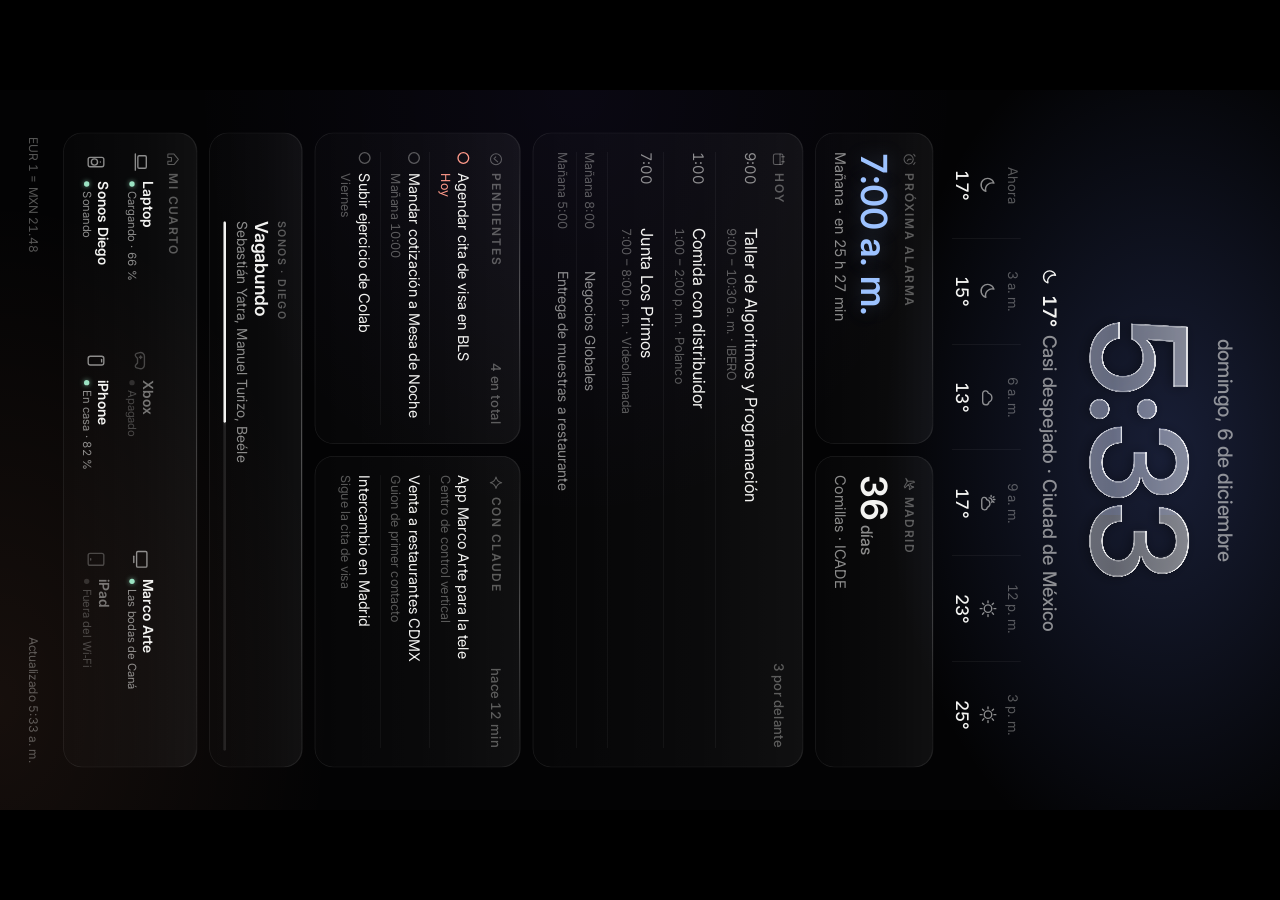
==== app/src/main/assets/centro/index.html @ 16f1f471 "Centro de control: negro minimalista y ajustes con brillo y vidrio líquido Co-Authored-By: Claude Op" ====
<!doctype html>
<html lang="es">
<head>
<meta charset="utf-8">
<meta name="viewport" content="width=device-width, initial-scale=1">
<title>Centro de control</title>
<link rel="stylesheet" href="centro.css">
</head>
<body>
<!-- Lienzo vertical de 1080 × 1920; se escala y se gira para la pantalla parada -->
<div id="lienzo">

  <header id="cabeza">
    <div id="fecha"></div>
    <div id="hora"><canvas id="hora-sombra" aria-hidden="true"></canvas><div id="hora-vidrio" aria-hidden="true"></div><canvas id="hora-texto" role="img" aria-label="Hora"></canvas></div>
    <div><div id="clima-ahora"><span id="clima-icono" class="icono"></span><span id="clima-temp"></span><span id="clima-texto"></span></div></div>
    <ol id="horas"></ol>
  </header>

  <section class="fila">
    <article class="tarjeta" id="t-alarma">
      <h2><span class="icono" data-i="alarma"></span>Próxima alarma</h2>
      <div class="grande" id="alarma-hora">—</div>
      <p class="nota" id="alarma-falta"></p>
    </article>
    <article class="tarjeta" id="t-cuenta">
      <h2><span class="icono" data-i="avion"></span><span id="cuenta-titulo">Madrid</span></h2>
      <div class="grande"><span id="cuenta-dias">—</span><small> días</small></div>
      <p class="nota" id="cuenta-nota"></p>
    </article>
  </section>

  <article class="tarjeta" id="t-hoy">
    <h2><span class="icono" data-i="calendario"></span>Hoy<span class="derecha" id="hoy-resumen"></span></h2>
    <ul id="eventos" class="lista"></ul>
    <ul id="eventos-manana" class="lista manana"></ul>
  </article>

  <section class="fila">
    <article class="tarjeta" id="t-pendientes">
      <h2><span class="icono" data-i="check"></span>Pendientes<span class="derecha" id="pend-resumen"></span></h2>
      <ul id="pendientes" class="lista"></ul>
    </article>
    <article class="tarjeta" id="t-claude">
      <h2><span class="icono" data-i="chispa"></span>Con Claude<span class="derecha" id="claude-cuando"></span></h2>
      <ul id="claude" class="lista"></ul>
    </article>
  </section>

  <article class="tarjeta" id="t-musica">
    <img id="m-portada" alt="">
    <div id="m-info">
      <div id="m-lugar">Sonos · Diego</div>
      <div id="m-titulo"></div>
      <div id="m-artista"></div>
      <div id="m-linea"><i id="m-avance"></i></div>
    </div>
  </article>

  <article class="tarjeta" id="t-cuarto">
    <h2><span class="icono" data-i="casa"></span>Mi cuarto</h2>
    <ul id="aparatos"></ul>
  </article>

  <footer id="pie">
    <span id="pie-cambio"></span>
    <span id="pie-actualizado"></span>
  </footer>

  <div id="velo"></div>
  <div id="aviso" role="status"></div>

  <div id="ajustes" hidden>
    <div class="ajustes-caja">
      <h2>Ajustes</h2>
      <ul id="ajustes-lista"></ul>
      <p class="ajustes-ayuda"><b>▲ ▼</b> moverse &nbsp;·&nbsp; <b>◀ ▶</b> ajustar &nbsp;·&nbsp; <b>☰</b> o <b>Atrás</b> cerrar</p>
    </div>
  </div>
</div>
<script src="centro.js"></script>
</body>
</html>
---- app/src/main/assets/centro/centro.css ----
/* Centro de control del cuarto — negro y minimalista.
   Lienzo vertical de 1080 × 1920 (se escala y gira para la Atvio parada).
   Negro casi puro con dos brillos muy suaves; tarjetas apenas marcadas con una línea de luz arriba.
   Un acento azul suave solo para lo importante. Ajustes con ☰: brillo y vidrio líquido. */
@font-face { font-family: "InterVar"; src: url("../fonts/Inter-Variable.woff2") format("woff2"); font-weight: 100 900; }

:root {
  --texto: #f3f3f1;
  --suave: rgba(243,243,241,.56);
  --tenue: rgba(243,243,241,.34);
  --linea: rgba(255,255,255,.07);
  --panel: rgba(255,255,255,.03);
  --borde: rgba(255,255,255,.08);
  --acento: #9cc2ff;
  --alerta: #ff9a8a;
  --ok: #9be3c3;
  --letra: "InterVar", "Helvetica Neue", Arial, sans-serif;
  --radio: 28px;
  --hueco: 18px;
}

* { box-sizing: border-box; margin: 0; padding: 0; }
html, body { width: 100%; height: 100%; overflow: hidden; background: #000; color: var(--texto); }
body { font-family: var(--letra); -webkit-font-smoothing: antialiased; cursor: none; }

#lienzo { position: absolute; left: 0; top: 0; width: 1080px; height: 1920px; overflow: hidden;
  -webkit-transform-origin: 0 0; transform-origin: 0 0; color: var(--texto);
  background:
    radial-gradient(60% 22% at 50% 9%, rgba(110,140,255,.20) 0%, rgba(110,140,255,0) 100%),
    radial-gradient(70% 26% at 85% 100%, rgba(255,160,110,.08) 0%, rgba(255,160,110,0) 100%),
    radial-gradient(60% 30% at 0% 55%, rgba(120,90,255,.06) 0%, rgba(120,90,255,0) 100%),
    #030304;
  display: -webkit-flex; display: flex; -webkit-flex-direction: column; flex-direction: column;
  padding: 64px 64px 40px; gap: var(--hueco); font-variant-numeric: tabular-nums; }
#lienzo > * { -webkit-flex-shrink: 0; flex-shrink: 0; position: relative; z-index: 1; }

/* ---------- Hora ---------- */
#cabeza { text-align: center; padding-bottom: 10px; }
#fecha { font-size: 30px; font-weight: 500; color: var(--suave); }
#hora { position: relative; display: inline-block; margin-top: 8px; font-size: 0; line-height: 0; }
#hora, #hora canvas { font-variant-numeric: normal; letter-spacing: 0; }
#hora canvas, #hora-vidrio { display: block; }
#hora-sombra, #hora-vidrio { position: absolute; left: 0; top: 0; }
#hora-texto { position: relative; }
#hora-vidrio { -webkit-mask-repeat: no-repeat; mask-repeat: no-repeat; -webkit-mask-size: 100% 100%; mask-size: 100% 100%;
  -webkit-backdrop-filter: blur(var(--blur, 14px)) saturate(1.6) brightness(var(--brillo, 1.3));
  backdrop-filter: blur(var(--blur, 14px)) saturate(1.6) brightness(var(--brillo, 1.3));
  background: linear-gradient(180deg, rgba(255,255,255,calc(var(--tinte, .14) + .22)), rgba(200,215,255,var(--tinte, .14)) 70%, rgba(200,215,255,calc(var(--tinte, .14) + .08))); }
#clima-ahora { margin-top: 12px; font-size: 28px; font-weight: 500; color: var(--suave);
  display: -webkit-inline-flex; display: inline-flex; -webkit-align-items: center; align-items: center; gap: 12px; }
#clima-ahora .icono { color: var(--texto); }
#clima-temp { color: var(--texto); font-weight: 600; }
#horas { list-style: none; margin-top: 26px; display: -webkit-flex; display: flex; }
#horas li { -webkit-flex: 1; flex: 1; text-align: center; font-size: 20px; color: var(--tenue); }
#horas li + li { border-left: 1px solid var(--linea); }
#horas li .icono { display: block; margin: 10px auto 8px; width: 30px; height: 30px; color: var(--suave); }
#horas li b { font-size: 26px; font-weight: 500; color: var(--texto); }

/* ---------- Tarjetas: un solo estilo, casi invisibles ---------- */
.fila { display: -webkit-flex; display: flex; gap: var(--hueco); }
.fila > .tarjeta { -webkit-flex: 1; flex: 1; min-width: 0; }
.tarjeta { position: relative; padding: 24px 28px; border-radius: var(--radio); overflow: hidden;
  background: linear-gradient(180deg, rgba(255,255,255,.055), var(--panel) 40%, rgba(255,255,255,.015));
  border: 1px solid var(--borde); box-shadow: inset 0 1px 0 rgba(255,255,255,.07); }
.tarjeta::before { content: ""; position: absolute; left: 36px; right: 36px; top: 0; height: 1px; pointer-events: none;
  background: linear-gradient(90deg, transparent, rgba(255,255,255,.35), transparent); }
.tarjeta h2 { display: -webkit-flex; display: flex; -webkit-align-items: center; align-items: center; gap: 10px;
  font-size: 18px; font-weight: 600; letter-spacing: .14em; text-transform: uppercase; color: var(--tenue); margin-bottom: 14px; }
.tarjeta h2 .icono { width: 22px; height: 22px; }
.derecha { margin-left: auto; letter-spacing: .02em; text-transform: none; font-weight: 500; font-size: 20px; }
.grande { font-size: 54px; font-weight: 600; letter-spacing: -.02em; line-height: 1.05; }
.grande small { font-size: 24px; font-weight: 500; color: var(--suave); letter-spacing: 0; }
.nota { font-size: 22px; color: var(--suave); margin-top: 8px; }
#alarma-hora { color: var(--acento); text-shadow: 0 0 28px rgba(156,194,255,.25); }

/* Listas */
.lista { list-style: none; }
.lista li { display: -webkit-flex; display: flex; -webkit-align-items: baseline; align-items: baseline; gap: 18px; padding: 9px 0;
  border-top: 1px solid var(--linea); font-size: 25px; line-height: 1.3; }
.lista li:first-child { border-top: 0; padding-top: 0; }
.lista .cuando { width: 96px; -webkit-flex: none; flex: none; font-size: 22px; color: var(--suave); }
.lista .que { min-width: 0; -webkit-flex: 1; flex: 1; }
.lista .que small { display: block; font-size: 19px; color: var(--tenue); margin-top: 2px; }
.lista li.pasado { opacity: .38; }
.lista li.ahora .cuando, .lista li.ahora .que { color: var(--acento); }
.pildora { font-size: 15px; font-weight: 700; letter-spacing: .1em; text-transform: uppercase; color: #06101f; background: var(--acento);
  padding: 3px 9px; border-radius: 99px; margin-left: 10px; vertical-align: 3px; }
.lista.manana li { font-size: 21px; padding: 6px 0; color: var(--suave); }
.lista.manana .cuando { color: var(--tenue); font-size: 19px; width: 160px; }
#eventos-manana { margin-top: 6px; border-top: 1px solid var(--linea); }
#eventos-manana li:first-child { border-top: 0; padding-top: 12px; }

.punto-lista { width: 18px; height: 18px; border-radius: 50%; border: 2px solid var(--tenue); -webkit-flex: none; flex: none; margin-top: 5px; }
.punto-lista.urgente { border-color: var(--alerta); }
.vence { display: block; font-size: 19px; color: var(--tenue); margin-top: 2px; }
.vence.urgente { color: var(--alerta); }
#t-pendientes .lista li, #t-claude .lista li { font-size: 22px; gap: 14px; padding: 9px 0; }
#t-pendientes .lista li { -webkit-align-items: flex-start; align-items: flex-start; }
#t-claude .lista li { display: block; }
#t-claude .lista li small { display: block; font-size: 19px; color: var(--tenue); margin-top: 2px; }

/* Música */
#t-musica { display: -webkit-flex; display: flex; -webkit-align-items: center; align-items: center; gap: 24px; padding: 20px 24px; }
#m-portada { width: 84px; height: 84px; border-radius: 14px; object-fit: cover; -webkit-flex: none; flex: none; background: rgba(255,255,255,.06); }
#m-info { -webkit-flex: 1; flex: 1; min-width: 0; }
#m-lugar { font-size: 16px; font-weight: 600; letter-spacing: .14em; text-transform: uppercase; color: var(--tenue); }
#m-titulo { font-size: 27px; font-weight: 600; margin-top: 4px; white-space: nowrap; overflow: hidden; text-overflow: ellipsis; }
#m-artista { font-size: 21px; color: var(--suave); white-space: nowrap; overflow: hidden; text-overflow: ellipsis; }
#m-linea { height: 4px; border-radius: 2px; background: rgba(255,255,255,.1); margin-top: 12px; overflow: hidden; }
#m-avance { display: block; height: 100%; width: 0; background: var(--texto); border-radius: 2px; box-shadow: 0 0 8px rgba(255,255,255,.35); }

/* Mi cuarto */
#aparatos { list-style: none; display: -webkit-flex; display: flex; -webkit-flex-wrap: wrap; flex-wrap: wrap; row-gap: 20px; }
#aparatos li { width: 33.333%; display: -webkit-flex; display: flex; -webkit-align-items: center; align-items: center; gap: 14px; min-width: 0; padding-right: 10px; }
#aparatos .icono { width: 30px; height: 30px; color: var(--suave); }
#aparatos li > div { min-width: 0; }
#aparatos .nombre { font-size: 21px; font-weight: 600; white-space: nowrap; overflow: hidden; text-overflow: ellipsis; }
#aparatos .estado { font-size: 17px; color: var(--suave); margin-top: 2px; white-space: nowrap;
  display: -webkit-flex; display: flex; -webkit-align-items: center; align-items: center; gap: 7px; }
#aparatos .estado .texto { overflow: hidden; text-overflow: ellipsis; }
#aparatos .punto { width: 8px; height: 8px; border-radius: 50%; background: var(--tenue); -webkit-flex: none; flex: none; }
#aparatos li.on .punto { background: var(--ok); box-shadow: 0 0 8px rgba(155,227,195,.7); }
#aparatos li.off { opacity: .45; }

#pie { margin-top: auto; display: -webkit-flex; display: flex; -webkit-justify-content: space-between; justify-content: space-between;
  font-size: 18px; color: var(--tenue); padding: 0 6px; }

.icono { display: inline-block; width: 28px; height: 28px; -webkit-flex: none; flex: none; }
.icono svg { width: 100%; height: 100%; display: block; }

/* ---------- Brillo: un velo negro encima de todo ---------- */
#velo { position: absolute; top: 0; left: 0; right: 0; bottom: 0; z-index: 5; pointer-events: none; background: #000; opacity: 0; transition: opacity .5s ease; }

/* ---------- Ajustes (☰) ---------- */
#ajustes { position: absolute; top: 0; left: 0; right: 0; bottom: 0; z-index: 7; background: rgba(0,0,0,.55);
  display: -webkit-flex; display: flex; -webkit-align-items: center; align-items: center; -webkit-justify-content: center; justify-content: center; }
#ajustes[hidden] { display: none; }
.ajustes-caja { width: 840px; padding: 44px 48px 36px; border-radius: 36px; position: relative; overflow: hidden;
  background: linear-gradient(180deg, rgba(40,42,50,.96), rgba(18,18,22,.97)); border: 1px solid rgba(255,255,255,.14);
  box-shadow: inset 0 1px 0 rgba(255,255,255,.18), 0 40px 120px rgba(0,0,0,.7); }
.ajustes-caja::before { content: ""; position: absolute; left: 60px; right: 60px; top: 0; height: 1px; background: linear-gradient(90deg, transparent, rgba(255,255,255,.5), transparent); }
.ajustes-caja h2 { font-size: 40px; font-weight: 600; margin-bottom: 28px; color: #f3f3f1; }
#ajustes-lista { list-style: none; }
#ajustes-lista li { padding: 22px 24px; border-radius: 22px; margin-bottom: 8px; color: rgba(243,243,241,.6); }
#ajustes-lista li.activo { background: rgba(255,255,255,.08); color: #f3f3f1; box-shadow: inset 0 1px 0 rgba(255,255,255,.12); }
.fila-ajuste { display: -webkit-flex; display: flex; -webkit-justify-content: space-between; justify-content: space-between; font-size: 28px; font-weight: 500; }
.fila-ajuste b { font-weight: 600; color: #f3f3f1; }
.barra { position: relative; height: 10px; border-radius: 5px; background: rgba(255,255,255,.14); margin-top: 18px; }
.barra i { position: absolute; left: 0; top: 0; bottom: 0; border-radius: 5px; background: linear-gradient(90deg, rgba(255,255,255,.6), #fff); }
.barra b { position: absolute; top: 50%; width: 30px; height: 30px; margin: -15px 0 0 -15px; border-radius: 50%; background: #fff;
  box-shadow: 0 4px 12px rgba(0,0,0,.5); }
#ajustes-lista li:not(.activo) .barra b { opacity: .6; }
.ajustes-ayuda { margin-top: 22px; font-size: 21px; color: rgba(243,243,241,.45); text-align: center; }
.ajustes-ayuda b { color: #f3f3f1; font-weight: 600; }

#aviso { position: absolute; left: 50%; bottom: 130px; z-index: 8; -webkit-transform: translateX(-50%); transform: translateX(-50%);
  font-size: 22px; color: #f3f3f1; background: rgba(20,20,24,.92); border: 1px solid rgba(255,255,255,.12); padding: 14px 26px;
  border-radius: 99px; opacity: 0; transition: opacity .4s ease; white-space: nowrap; }
#aviso.visible { opacity: 1; }
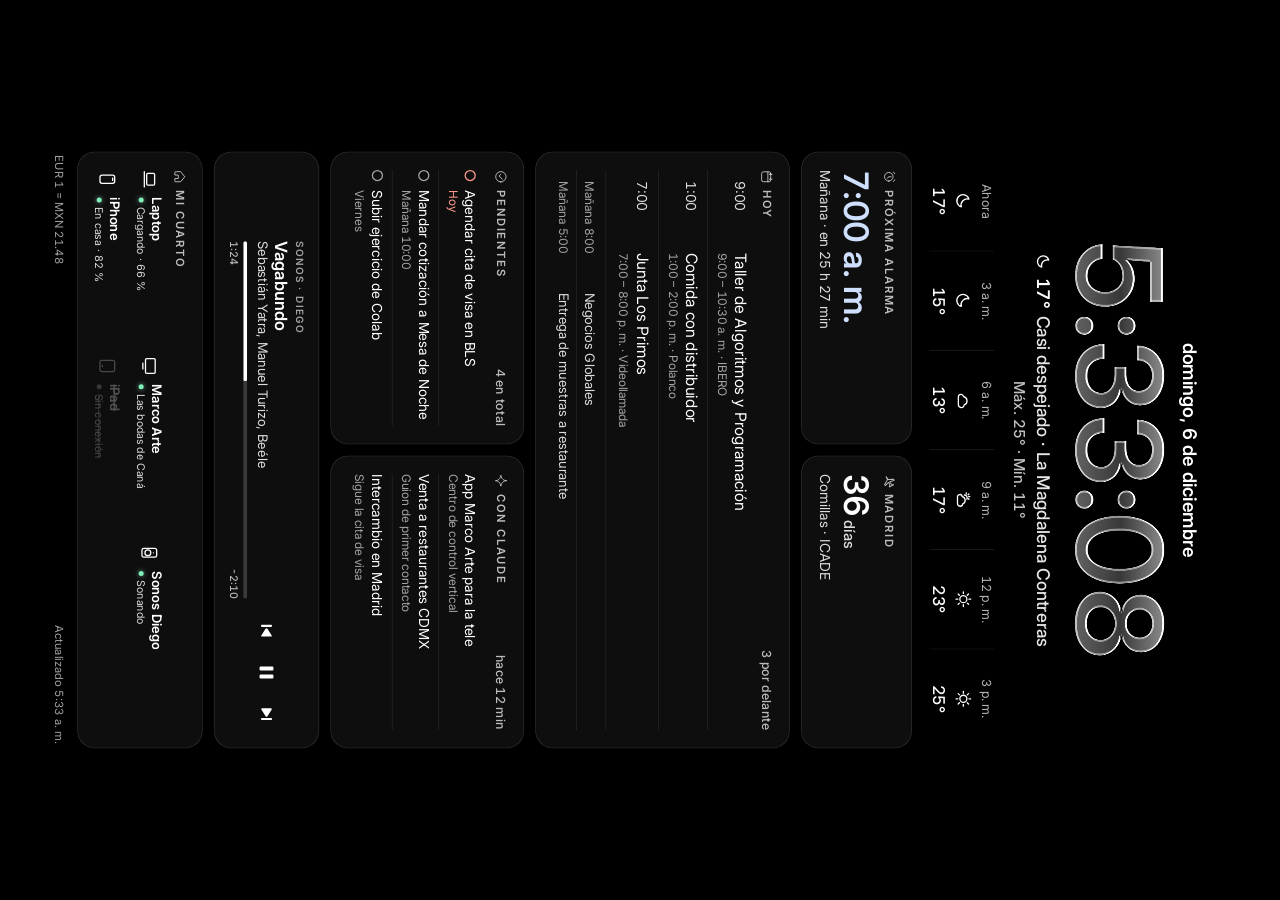
==== commit 997acce5: "Centro v3: negro puro, texto blanco, reloj con segundos, Sonos con controles y barra suave, Magdalen" ====
--- a/app/src/main/assets/centro/index.html
+++ b/app/src/main/assets/centro/index.html
@@ -12,8 +12,9 @@
 
   <header id="cabeza">
     <div id="fecha"></div>
-    <div id="hora"><canvas id="hora-sombra" aria-hidden="true"></canvas><div id="hora-vidrio" aria-hidden="true"></div><canvas id="hora-texto" role="img" aria-label="Hora"></canvas></div>
+    <div id="hora"><canvas id="hora-texto" role="img" aria-label="Hora"></canvas></div>
     <div><div id="clima-ahora"><span id="clima-icono" class="icono"></span><span id="clima-temp"></span><span id="clima-texto"></span></div></div>
+    <div id="clima-rango"></div>
     <ol id="horas"></ol>
   </header>
 
@@ -54,6 +55,12 @@
       <div id="m-titulo"></div>
       <div id="m-artista"></div>
       <div id="m-linea"><i id="m-avance"></i></div>
+      <div id="m-tiempos"><span id="m-va"></span><span id="m-falta"></span></div>
+    </div>
+    <div id="m-botones">
+      <span class="boton" id="m-anterior"><svg viewBox="0 0 24 24"><rect x="4" y="5" width="2.6" height="14" rx="1"/><path d="M19 6.2v11.6a1 1 0 0 1-1.55.83L9 13.2a1.4 1.4 0 0 1 0-2.4l8.45-5.43A1 1 0 0 1 19 6.2z"/></svg></span>
+      <span class="boton" id="m-pausa"></span>
+      <span class="boton" id="m-siguiente"><svg viewBox="0 0 24 24"><rect x="17.4" y="5" width="2.6" height="14" rx="1"/><path d="M5 6.2v11.6a1 1 0 0 0 1.55.83L15 13.2a1.4 1.4 0 0 0 0-2.4L6.55 5.37A1 1 0 0 0 5 6.2z"/></svg></span>
     </div>
   </article>
 
@@ -78,6 +85,7 @@
     </div>
   </div>
 </div>
+<script src="ics.js"></script>
 <script src="centro.js"></script>
 </body>
 </html>
--- a/app/src/main/assets/centro/centro.css
+++ b/app/src/main/assets/centro/centro.css
@@ -157,3 +157,56 @@
   font-size: 22px; color: #f3f3f1; background: rgba(20,20,24,.92); border: 1px solid rgba(255,255,255,.12); padding: 14px 26px;
   border-radius: 99px; opacity: 0; transition: opacity .4s ease; white-space: nowrap; }
 #aviso.visible { opacity: 1; }
+.lista li.vacio { color: var(--tenue); font-size: 21px; display: block; padding-top: 0; }
+#ajustes-lista li.info { margin-top: 10px; border-top: 1px solid rgba(255,255,255,.1); border-radius: 0; padding-top: 26px; }
+#ajustes-lista li.info .fila-ajuste { font-size: 22px; color: rgba(243,243,241,.5); }
+#ajustes-lista li.info b { font-weight: 500; color: rgba(243,243,241,.8); }
+
+.lista .color { width: 4px; -webkit-align-self: stretch; align-self: stretch; border-radius: 2px; -webkit-flex: none; flex: none; margin-right: -4px; opacity: .9; }
+.lista li.pasado .color { opacity: .5; }
+
+/* Si hay poca información, el espacio se reparte parejo en lugar de dejar un hueco abajo */
+#lienzo { -webkit-justify-content: space-between; justify-content: space-between; }
+#pie { margin-top: 0; }
+html, body { position: fixed; top: 0; left: 0; right: 0; bottom: 0; }
+#ajustes-lista li.info .fila-ajuste + .fila-ajuste { margin-top: 10px; }
+
+/* =====================================================================
+   Versión 3: negro puro, texto blanco fuerte, sin efectos de fondo
+   ===================================================================== */
+#lienzo { background: #000 !important;
+  --texto: #ffffff; --suave: rgba(255,255,255,.86); --tenue: rgba(255,255,255,.62);
+  --linea: rgba(255,255,255,.12); --borde: rgba(255,255,255,.16); --acento: #cfe0ff; --alerta: #ff9a8a; --ok: #7ef0b8; }
+.tarjeta { background: rgba(255,255,255,.055) !important; border: 1px solid var(--borde); box-shadow: none; }
+.tarjeta::before { display: none; }
+.tarjeta h2 { color: rgba(255,255,255,.72); }
+#fecha { color: #fff; font-weight: 600; }
+#clima-ahora { color: rgba(255,255,255,.9); }
+#clima-rango { margin-top: 6px; font-size: 24px; font-weight: 500; color: rgba(255,255,255,.75); letter-spacing: .01em; }
+#horas li { color: rgba(255,255,255,.7); }
+#horas li .icono { color: #fff; }
+#alarma-hora { text-shadow: none; }
+#hora { margin-top: 4px; }
+#hora-texto { display: block; }
+
+/* Música con controles */
+#t-musica { gap: 22px; }
+#m-portada { width: 96px; height: 96px; }
+#m-linea { height: 6px; border-radius: 3px; background: rgba(255,255,255,.18); margin-top: 12px; }
+#m-avance { background: #fff; box-shadow: none; transition: width .25s linear; }
+#m-tiempos { display: -webkit-flex; display: flex; -webkit-justify-content: space-between; justify-content: space-between;
+  margin-top: 6px; font-size: 17px; font-weight: 500; color: rgba(255,255,255,.7); font-variant-numeric: tabular-nums; }
+#m-botones { display: -webkit-flex; display: flex; gap: 6px; -webkit-flex: none; flex: none; }
+#m-botones .boton { width: 60px; height: 60px; border-radius: 50%; display: -webkit-flex; display: flex;
+  -webkit-align-items: center; align-items: center; -webkit-justify-content: center; justify-content: center; transition: background .25s ease, transform .25s ease; }
+#m-botones svg { width: 30px; height: 30px; fill: #fff; }
+#m-pausa svg { width: 38px; height: 38px; }
+#m-botones .boton.activo { background: rgba(255,255,255,.22); -webkit-transform: scale(1.1); transform: scale(1.1); }
+#t-musica.pausa #m-portada { opacity: .75; }
+
+/* Mi cuarto: en línea brillante; sin conexión, muy tenue y tachado */
+#aparatos li { transition: opacity .6s ease; }
+#aparatos li.on .nombre { color: #fff; }
+#aparatos li.on .icono { color: #fff; }
+#aparatos li.off { opacity: .28; }
+#aparatos li.off .nombre, #aparatos li.off .estado .texto { text-decoration: line-through; }
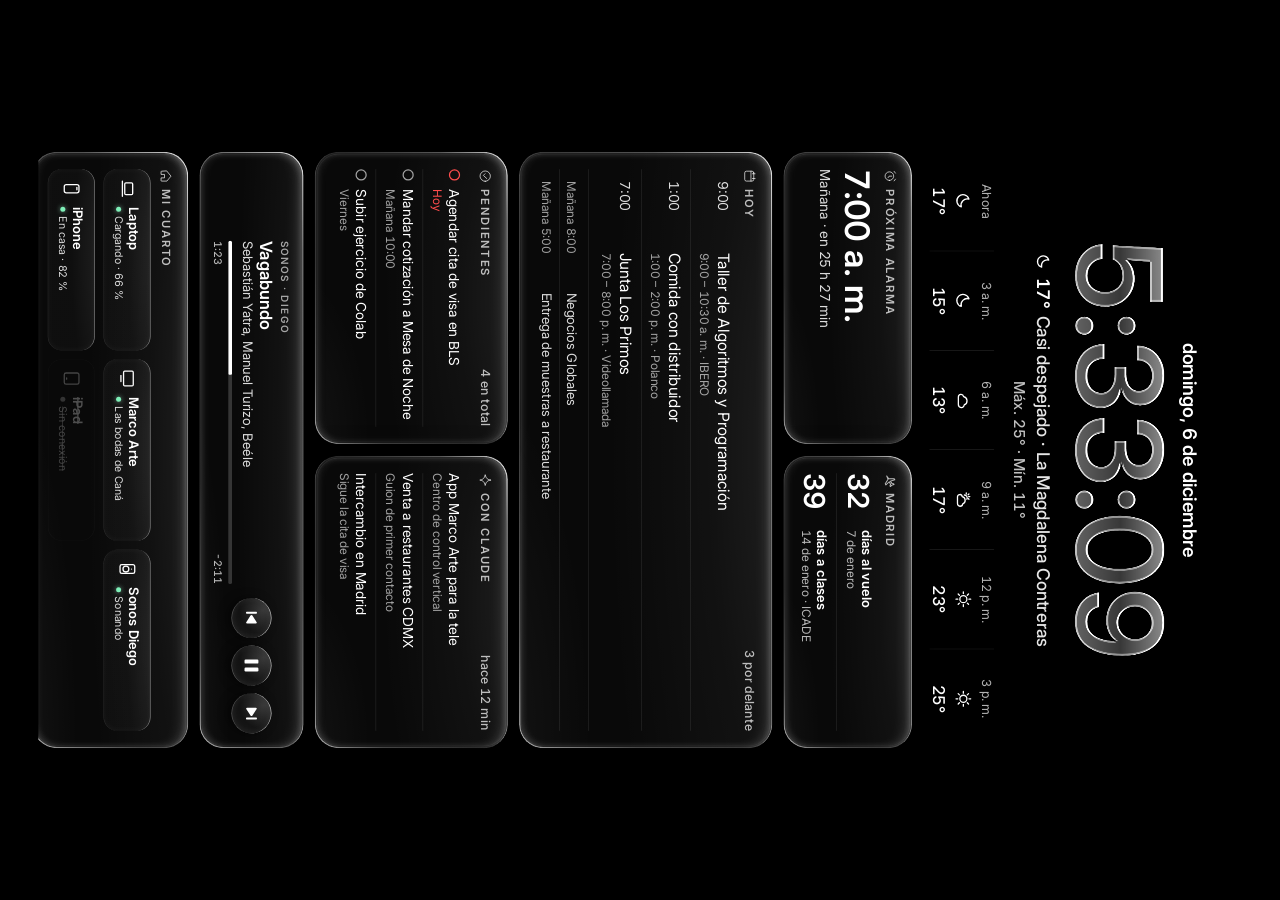
==== commit 3926feb8: "Centro: vuelo y clases a Madrid, calendario guardado en archivo, resumen de Claude vía laptop Co-Aut" ====
--- a/app/src/main/assets/centro/index.html
+++ b/app/src/main/assets/centro/index.html
@@ -26,8 +26,8 @@
     </article>
     <article class="tarjeta" id="t-cuenta">
       <h2><span class="icono" data-i="avion"></span><span id="cuenta-titulo">Madrid</span></h2>
-      <div class="grande"><span id="cuenta-dias">—</span><small> días</small></div>
-      <p class="nota" id="cuenta-nota"></p>
+      <div class="cuenta-fila"><span class="cuenta-num" id="cuenta-dias">—</span><span class="cuenta-txt"><b>días al vuelo</b><span id="cuenta-nota">7 de enero</span></span></div>
+      <div class="cuenta-fila"><span class="cuenta-num" id="clases-dias">—</span><span class="cuenta-txt"><b>días a clases</b><span id="clases-nota">14 de enero · ICADE</span></span></div>
     </article>
   </section>
 
--- a/app/src/main/assets/centro/centro.css
+++ b/app/src/main/assets/centro/centro.css
@@ -210,3 +210,73 @@
 #aparatos li.on .icono { color: #fff; }
 #aparatos li.off { opacity: .28; }
 #aparatos li.off .nombre, #aparatos li.off .estado .texto { text-decoration: line-through; }
+
+/* =====================================================================
+   Liquid Glass (como en iOS): vidrio casi transparente, borde de luz que se
+   refleja más fuerte en las esquinas, brillo interior arriba y lente en los bordes.
+   ===================================================================== */
+.tarjeta {
+  border: 0 !important; border-radius: 38px;
+  background:
+    radial-gradient(130% 90% at 50% -25%, rgba(255,255,255,.13) 0%, rgba(255,255,255,.035) 55%, rgba(255,255,255,0) 100%),
+    radial-gradient(90% 70% at 100% 120%, rgba(255,255,255,.06) 0%, rgba(255,255,255,0) 70%),
+    rgba(255,255,255,.035) !important;
+  box-shadow:
+    inset 0 2px 1px -1px rgba(255,255,255,.55),
+    inset 0 -2px 1px -1px rgba(255,255,255,.22),
+    inset 0 0 22px rgba(255,255,255,.07),
+    inset 0 18px 30px -22px rgba(255,255,255,.35),
+    inset 0 -16px 28px -22px rgba(255,255,255,.18),
+    0 14px 40px rgba(0,0,0,.65) !important;
+}
+/* Borde de vidrio: brilla en la esquina de arriba a la izquierda y abajo a la derecha */
+.tarjeta::before {
+  display: block !important; content: ""; position: absolute; top: 0; left: 0; right: 0; bottom: 0; height: auto;
+  border-radius: inherit; padding: 1.6px; pointer-events: none;
+  background: linear-gradient(135deg,
+    rgba(255,255,255,.85) 0%, rgba(255,255,255,.28) 14%, rgba(255,255,255,.06) 38%,
+    rgba(255,255,255,.04) 62%, rgba(255,255,255,.22) 86%, rgba(255,255,255,.6) 100%);
+  -webkit-mask: linear-gradient(#000 0 0) content-box, linear-gradient(#000 0 0);
+  -webkit-mask-composite: xor; mask-composite: exclude;
+}
+/* Lente: un reflejo suave a lo largo del borde interior */
+.tarjeta::after {
+  content: ""; position: absolute; top: 3px; left: 3px; right: 3px; bottom: 3px; border-radius: 35px; pointer-events: none;
+  box-shadow: inset 0 0 0 1px rgba(255,255,255,.05), inset 6px 6px 14px -10px rgba(255,255,255,.35), inset -6px -6px 14px -10px rgba(255,255,255,.2);
+}
+.tarjeta > * { position: relative; z-index: 1; }
+
+/* Botones de música: burbujas de vidrio redondas */
+#m-botones { gap: 12px; }
+#m-botones .boton { position: relative; width: 64px; height: 64px;
+  background: radial-gradient(100% 100% at 30% 20%, rgba(255,255,255,.18), rgba(255,255,255,.04) 60%, rgba(255,255,255,.08));
+  box-shadow: inset 0 1.5px 1px -0.5px rgba(255,255,255,.7), inset 0 -1.5px 1px -0.5px rgba(255,255,255,.25),
+    inset 0 0 12px rgba(255,255,255,.08), 0 6px 16px rgba(0,0,0,.5); }
+#m-botones .boton.activo { background: radial-gradient(100% 100% at 30% 20%, rgba(255,255,255,.4), rgba(255,255,255,.12) 60%, rgba(255,255,255,.18)); }
+
+/* Aparatos del cuarto: pequeñas burbujas de vidrio */
+#aparatos { row-gap: 14px; column-gap: 14px; }
+#aparatos li { width: calc((100% - 28px) / 3); padding: 14px 16px; border-radius: 22px;
+  background: radial-gradient(120% 100% at 50% -20%, rgba(255,255,255,.1), rgba(255,255,255,.025) 70%);
+  box-shadow: inset 0 1.5px 1px -0.5px rgba(255,255,255,.45), inset 0 -1px 1px -0.5px rgba(255,255,255,.15), inset 0 0 12px rgba(255,255,255,.05); }
+#aparatos li.off { background: transparent; box-shadow: inset 0 0 0 1px rgba(255,255,255,.12); }
+
+/* Panel de ajustes con el mismo vidrio */
+.ajustes-caja { background: radial-gradient(130% 80% at 50% -20%, rgba(255,255,255,.16), rgba(255,255,255,.05) 60%), rgba(20,20,22,.92) !important;
+  border: 0 !important; box-shadow: inset 0 2px 1px -1px rgba(255,255,255,.6), inset 0 -2px 1px -1px rgba(255,255,255,.25), inset 0 0 30px rgba(255,255,255,.06), 0 40px 120px rgba(0,0,0,.8) !important; }
+
+/* Solo blanco en letras y números. Colores únicamente en: portada, punto verde, urgente rojo y rayita de calendario */
+#lienzo { --acento: #ffffff; --alerta: #ff4d4d; }
+#alarma-hora, .lista li.ahora .cuando, .lista li.ahora .que { color: #fff !important; }
+.lista li.ahora .que { font-weight: 600; }
+.pildora { background: #fff !important; color: #000 !important; box-shadow: none !important; }
+.punto-lista.urgente { border-color: #ff4d4d; }
+.vence.urgente { color: #ff4d4d; }
+.lista .color { width: 5px; opacity: 1; }
+
+/* Madrid: dos cuentas regresivas */
+.cuenta-fila { display: -webkit-flex; display: flex; -webkit-align-items: center; align-items: center; gap: 16px; margin-top: 4px; }
+.cuenta-fila + .cuenta-fila { margin-top: 10px; padding-top: 10px; border-top: 1px solid rgba(255,255,255,.12); }
+.cuenta-num { font-size: 46px; font-weight: 600; letter-spacing: -.02em; line-height: 1; min-width: 74px; color: #fff; }
+.cuenta-txt { display: -webkit-flex; display: flex; -webkit-flex-direction: column; flex-direction: column; font-size: 19px; color: rgba(255,255,255,.7); line-height: 1.25; }
+.cuenta-txt b { font-size: 21px; font-weight: 600; color: #fff; }
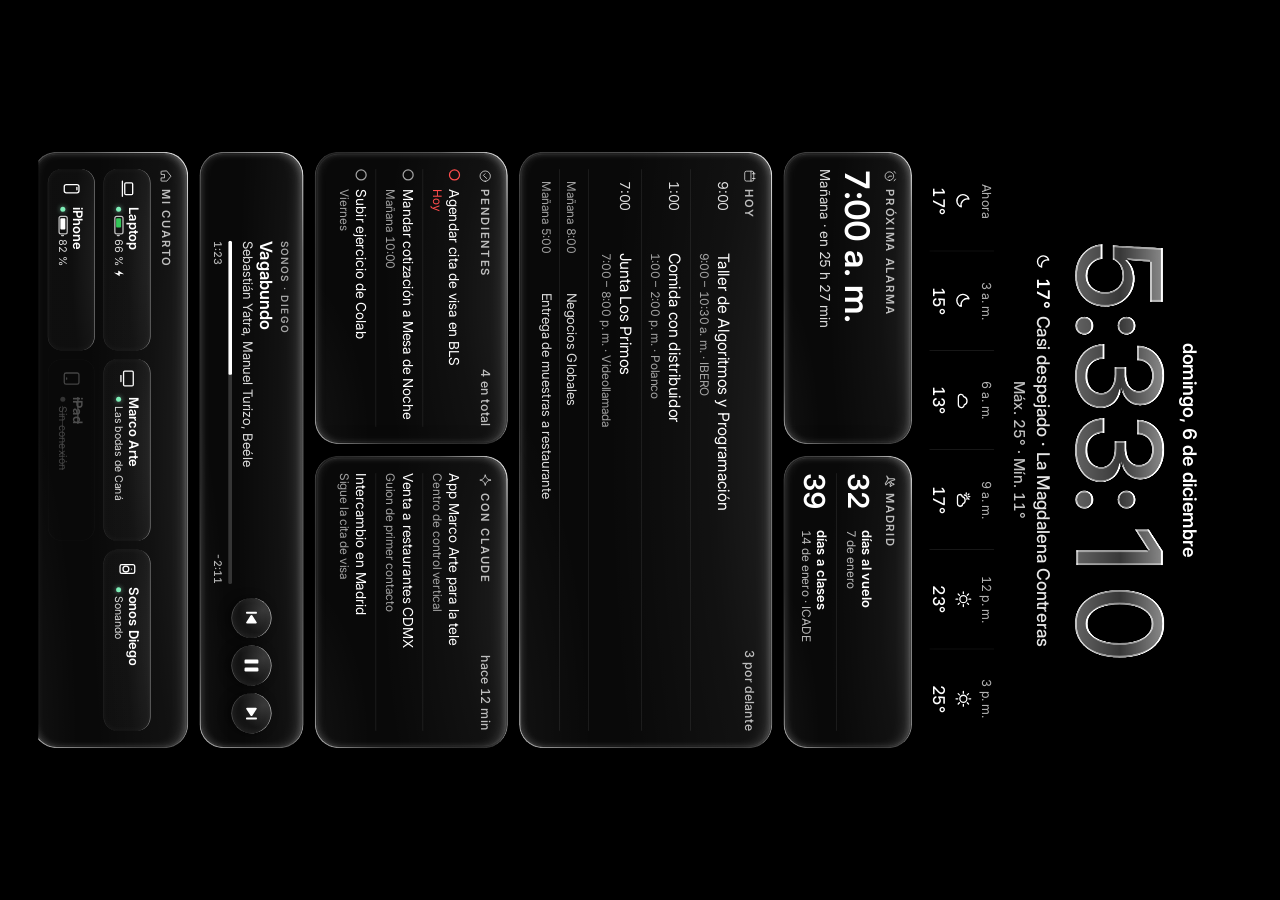
==== commit cea8af8e: "Centro: iPhone siempre en Mi cuarto y alerta grande de pila baja (20 % y 10 %) Co-Authored-By: Claud" ====
--- a/app/src/main/assets/centro/index.html
+++ b/app/src/main/assets/centro/index.html
@@ -77,6 +77,17 @@
   <div id="velo"></div>
   <div id="aviso" role="status"></div>
 
+  <!-- Alerta de pila baja -->
+  <div id="alerta" hidden>
+    <div class="alerta-caja">
+      <svg class="alerta-triangulo" viewBox="0 0 120 106"><path d="M53.1 6.2a8 8 0 0 1 13.8 0l50.2 87a8 8 0 0 1-6.9 12H9.8a8 8 0 0 1-6.9-12z" fill="#ff3b30"/><rect x="54" y="30" width="12" height="42" rx="6" fill="#fff"/><circle cx="60" cy="86" r="7" fill="#fff"/></svg>
+      <div class="alerta-titulo">Pila baja</div>
+      <div class="alerta-aparato" id="alerta-aparato"></div>
+      <div class="alerta-pila" id="alerta-pila"></div>
+      <div class="alerta-ayuda">Conéctalo a la corriente · <b>Atrás</b> para cerrar</div>
+    </div>
+  </div>
+
   <div id="ajustes" hidden>
     <div class="ajustes-caja">
       <h2>Ajustes</h2>
--- a/app/src/main/assets/centro/centro.css
+++ b/app/src/main/assets/centro/centro.css
@@ -280,3 +280,52 @@
 .cuenta-num { font-size: 46px; font-weight: 600; letter-spacing: -.02em; line-height: 1; min-width: 74px; color: #fff; }
 .cuenta-txt { display: -webkit-flex; display: flex; -webkit-flex-direction: column; flex-direction: column; font-size: 19px; color: rgba(255,255,255,.7); line-height: 1.25; }
 .cuenta-txt b { font-size: 21px; font-weight: 600; color: #fff; }
+
+/* Interruptor sí/no en ajustes */
+.interruptor { position: relative; width: 74px; height: 42px; border-radius: 21px; background: rgba(255,255,255,.18); -webkit-flex: none; flex: none;
+  box-shadow: inset 0 1px 2px rgba(0,0,0,.4); transition: background .25s ease; }
+.interruptor i { position: absolute; top: 4px; left: 4px; width: 34px; height: 34px; border-radius: 50%; background: #fff; box-shadow: 0 2px 6px rgba(0,0,0,.4); transition: left .25s ease; }
+.interruptor.on { background: #34c759; }
+.interruptor.on i { left: 36px; }
+.fila-ajuste { -webkit-align-items: center; align-items: center; }
+
+/* Pila con rayo, como en el iPhone */
+.pila { position: relative; display: inline-block; width: 30px; height: 15px; border: 2px solid rgba(255,255,255,.75); border-radius: 4px; padding: 1.5px; -webkit-flex: none; flex: none; margin-right: 2px; }
+.pila::after { content: ""; position: absolute; right: -5px; top: 3.5px; width: 2.5px; height: 5px; border-radius: 0 1.5px 1.5px 0; background: rgba(255,255,255,.75); }
+.pila i { display: block; height: 100%; border-radius: 1.5px; background: #fff; }
+.pila.cargando i { background: #34c759; }
+.pila.baja i { background: #ff4d4d; }
+.rayo { display: inline-block; width: 11px; height: 17px; -webkit-flex: none; flex: none; }
+.rayo svg { width: 100%; height: 100%; fill: #fff; display: block; }
+#aparatos .estado { gap: 6px; }
+
+/* Divisas en el pie */
+#pie { -webkit-align-items: center; align-items: center; }
+#pie-cambio { display: -webkit-flex; display: flex; gap: 12px; }
+.divisa { display: -webkit-inline-flex; display: inline-flex; -webkit-align-items: center; align-items: center; gap: 8px; padding: 10px 16px; border-radius: 20px;
+  background: radial-gradient(120% 100% at 50% -20%, rgba(255,255,255,.1), rgba(255,255,255,.025) 70%);
+  box-shadow: inset 0 1.5px 1px -0.5px rgba(255,255,255,.45), inset 0 -1px 1px -0.5px rgba(255,255,255,.15); font-variant-numeric: tabular-nums; }
+.divisa .sim { font-size: 20px; font-weight: 600; color: rgba(255,255,255,.75); }
+.divisa b { font-size: 22px; font-weight: 600; color: #fff; }
+.divisa .flecha { display: -webkit-inline-flex; display: inline-flex; -webkit-align-items: center; align-items: center; gap: 4px; font-size: 16px; font-weight: 600; }
+.divisa .flecha svg { width: 12px; height: 12px; }
+.divisa.sube .flecha { color: #34c759; } .divisa.sube .flecha svg { fill: #34c759; }
+.divisa.baja .flecha { color: #ff4d4d; } .divisa.baja .flecha svg { fill: #ff4d4d; }
+.divisa.igual .flecha { color: rgba(255,255,255,.6); } .divisa.igual .flecha svg { fill: rgba(255,255,255,.6); }
+#pie-actualizado { font-size: 16px; }
+
+/* Alerta de pila baja: triángulo rojo grande al centro */
+#alerta { position: absolute; top: 0; left: 0; right: 0; bottom: 0; z-index: 9; background: rgba(0,0,0,.95);
+  display: -webkit-flex; display: flex; -webkit-align-items: center; align-items: center; -webkit-justify-content: center; justify-content: center; }
+#alerta[hidden] { display: none; }
+.alerta-caja { text-align: center; color: #fff; }
+.alerta-triangulo { width: 820px; height: 726px; display: block; margin: 0 auto;
+  -webkit-filter: drop-shadow(0 0 60px rgba(255,59,48,.45)); filter: drop-shadow(0 0 60px rgba(255,59,48,.45));
+  -webkit-animation: latido 1.6s ease-in-out infinite; animation: latido 1.6s ease-in-out infinite; }
+@-webkit-keyframes latido { 0%,100% { opacity: 1; } 50% { opacity: .78; } }
+@keyframes latido { 0%,100% { opacity: 1; } 50% { opacity: .78; } }
+.alerta-titulo { margin-top: 30px; font-size: 44px; font-weight: 700; letter-spacing: .14em; text-transform: uppercase; color: #ff3b30; }
+.alerta-aparato { margin-top: 10px; font-size: 76px; font-weight: 700; }
+.alerta-pila { font-size: 120px; font-weight: 700; line-height: 1.05; letter-spacing: -.02em; }
+.alerta-ayuda { margin-top: 24px; font-size: 26px; color: rgba(255,255,255,.75); }
+.alerta-ayuda b { color: #fff; }
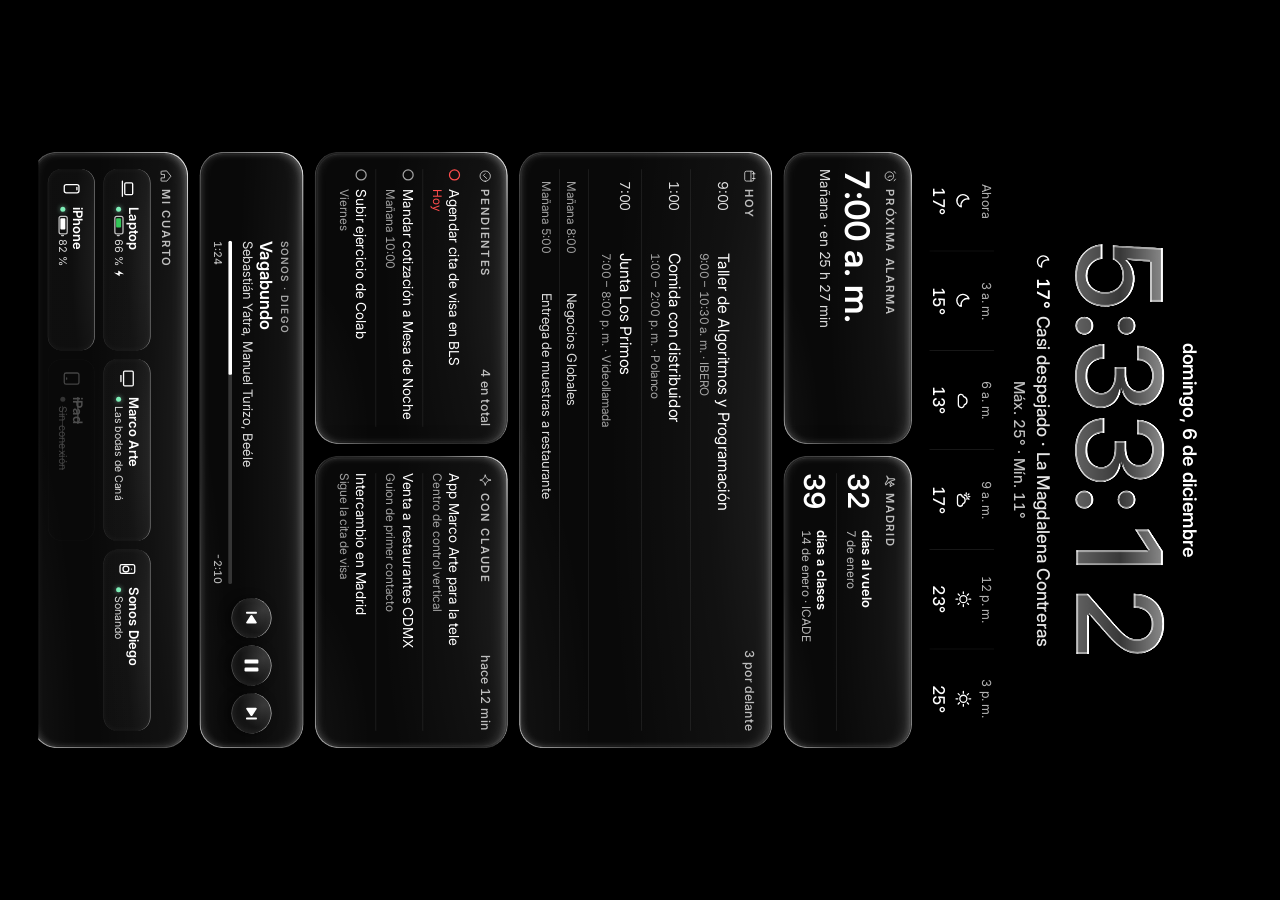
==== commit f802db95: "Alerta de pila baja: señal hueca de vidrio en 3D flotando sobre la pantalla Co-Authored-By: Claude O" ====
--- a/app/src/main/assets/centro/index.html
+++ b/app/src/main/assets/centro/index.html
@@ -80,11 +80,55 @@
   <!-- Alerta de pila baja -->
   <div id="alerta" hidden>
     <div class="alerta-caja">
-      <svg class="alerta-triangulo" viewBox="0 0 120 106"><path d="M53.1 6.2a8 8 0 0 1 13.8 0l50.2 87a8 8 0 0 1-6.9 12H9.8a8 8 0 0 1-6.9-12z" fill="#ff3b30"/><rect x="54" y="30" width="12" height="42" rx="6" fill="#fff"/><circle cx="60" cy="86" r="7" fill="#fff"/></svg>
-      <div class="alerta-titulo">Pila baja</div>
-      <div class="alerta-aparato" id="alerta-aparato"></div>
-      <div class="alerta-pila" id="alerta-pila"></div>
-      <div class="alerta-ayuda">Conéctalo a la corriente · <b>Atrás</b> para cerrar</div>
+      <svg class="alerta-triangulo" viewBox="0 0 220 200">
+        <defs>
+          <linearGradient id="rojoVidrio" x1="0" y1="0" x2="1" y2="1">
+            <stop offset="0" stop-color="#ffb3ab" stop-opacity=".95"/>
+            <stop offset=".35" stop-color="#ff5a4f" stop-opacity=".85"/>
+            <stop offset=".75" stop-color="#e0261b" stop-opacity=".8"/>
+            <stop offset="1" stop-color="#ff7a70" stop-opacity=".9"/>
+          </linearGradient>
+          <linearGradient id="brillo" x1="0" y1="0" x2="0.8" y2="1">
+            <stop offset="0" stop-color="#fff" stop-opacity=".95"/>
+            <stop offset=".45" stop-color="#fff" stop-opacity=".15"/>
+            <stop offset="1" stop-color="#fff" stop-opacity="0"/>
+          </linearGradient>
+          <linearGradient id="reflejoBajo" x1="0" y1="1" x2="0.6" y2="0">
+            <stop offset="0" stop-color="#fff" stop-opacity=".55"/>
+            <stop offset=".4" stop-color="#fff" stop-opacity="0"/>
+          </linearGradient>
+          <filter id="sombraAlerta" x="-30%" y="-30%" width="160%" height="170%">
+            <feGaussianBlur in="SourceAlpha" stdDeviation="7"/>
+            <feOffset dy="10"/>
+            <feComponentTransfer><feFuncA type="linear" slope=".55"/></feComponentTransfer>
+            <feMerge><feMergeNode/><feMergeNode in="SourceGraphic"/></feMerge>
+          </filter>
+        </defs>
+        <g filter="url(#sombraAlerta)" stroke-linecap="round" stroke-linejoin="round" fill="none">
+          <!-- profundidad (el "grosor" del vidrio) -->
+          <path d="M110 20 L200 176 L20 176 Z" stroke="#7a0d07" stroke-opacity=".75" stroke-width="24" transform="translate(0 6)"/>
+          <rect x="99" y="70" width="22" height="54" rx="11" fill="#7a0d07" fill-opacity=".75" stroke="none" transform="translate(0 6)"/>
+          <circle cx="110" cy="148" r="12" fill="#7a0d07" fill-opacity=".75" stroke="none" transform="translate(0 6)"/>
+          <!-- cuerpo de vidrio rojo -->
+          <path d="M110 20 L200 176 L20 176 Z" stroke="url(#rojoVidrio)" stroke-width="24"/>
+          <rect x="99" y="70" width="22" height="54" rx="11" fill="url(#rojoVidrio)" stroke="none"/>
+          <circle cx="110" cy="148" r="12" fill="url(#rojoVidrio)" stroke="none"/>
+          <!-- borde interior oscuro para que se vea hueco -->
+          <path d="M110 20 L200 176 L20 176 Z" stroke="#4a0703" stroke-opacity=".35" stroke-width="2" transform="translate(0 0)" />
+          <!-- brillo de arriba (luz que pega en el vidrio) -->
+          <path d="M110 20 L200 176 L20 176 Z" stroke="url(#brillo)" stroke-width="7" transform="translate(-1 -4)"/>
+          <rect x="102" y="73" width="7" height="44" rx="3.5" fill="url(#brillo)" stroke="none"/>
+          <circle cx="106" cy="144" r="4.5" fill="#fff" fill-opacity=".7" stroke="none"/>
+          <!-- reflejo de abajo -->
+          <path d="M110 20 L200 176 L20 176 Z" stroke="url(#reflejoBajo)" stroke-width="3" transform="translate(1 5)"/>
+        </g>
+      </svg>
+      <div class="alerta-texto">
+        <div class="alerta-titulo">Pila baja</div>
+        <div class="alerta-aparato" id="alerta-aparato"></div>
+        <div class="alerta-pila" id="alerta-pila"></div>
+        <div class="alerta-ayuda">Conéctalo a la corriente · <b>Atrás</b> para cerrar</div>
+      </div>
     </div>
   </div>
 
--- a/app/src/main/assets/centro/centro.css
+++ b/app/src/main/assets/centro/centro.css
@@ -329,3 +329,15 @@
 .alerta-pila { font-size: 120px; font-weight: 700; line-height: 1.05; letter-spacing: -.02em; }
 .alerta-ayuda { margin-top: 24px; font-size: 26px; color: rgba(255,255,255,.75); }
 .alerta-ayuda b { color: #fff; }
+
+/* Alerta v2: flota encima, se ve lo de atrás, señal hueca de vidrio en 3D */
+#alerta { background: radial-gradient(60% 45% at 50% 42%, rgba(80,0,0,.38), rgba(0,0,0,.42) 70%) !important; }
+.alerta-triangulo { width: 760px; height: 690px; -webkit-filter: drop-shadow(0 0 40px rgba(255,59,48,.35)); filter: drop-shadow(0 0 40px rgba(255,59,48,.35)); }
+.alerta-caja .alerta-texto { display: inline-block; margin-top: 18px; padding: 26px 56px 30px; border-radius: 44px; position: relative;
+  background: radial-gradient(130% 90% at 50% -25%, rgba(255,255,255,.18), rgba(255,255,255,.05) 55%, rgba(255,255,255,.03)), rgba(20,20,24,.35);
+  box-shadow: inset 0 2px 1px -1px rgba(255,255,255,.7), inset 0 -2px 1px -1px rgba(255,255,255,.3), inset 0 0 30px rgba(255,255,255,.08), 0 20px 60px rgba(0,0,0,.6);
+  -webkit-backdrop-filter: blur(22px) saturate(160%); backdrop-filter: blur(22px) saturate(160%); }
+.alerta-titulo { margin-top: 0; text-shadow: 0 2px 14px rgba(0,0,0,.6); }
+.alerta-aparato, .alerta-pila { text-shadow: 0 3px 20px rgba(0,0,0,.7); }
+.alerta-pila { font-size: 104px; }
+.alerta-aparato { font-size: 64px; margin-top: 4px; }
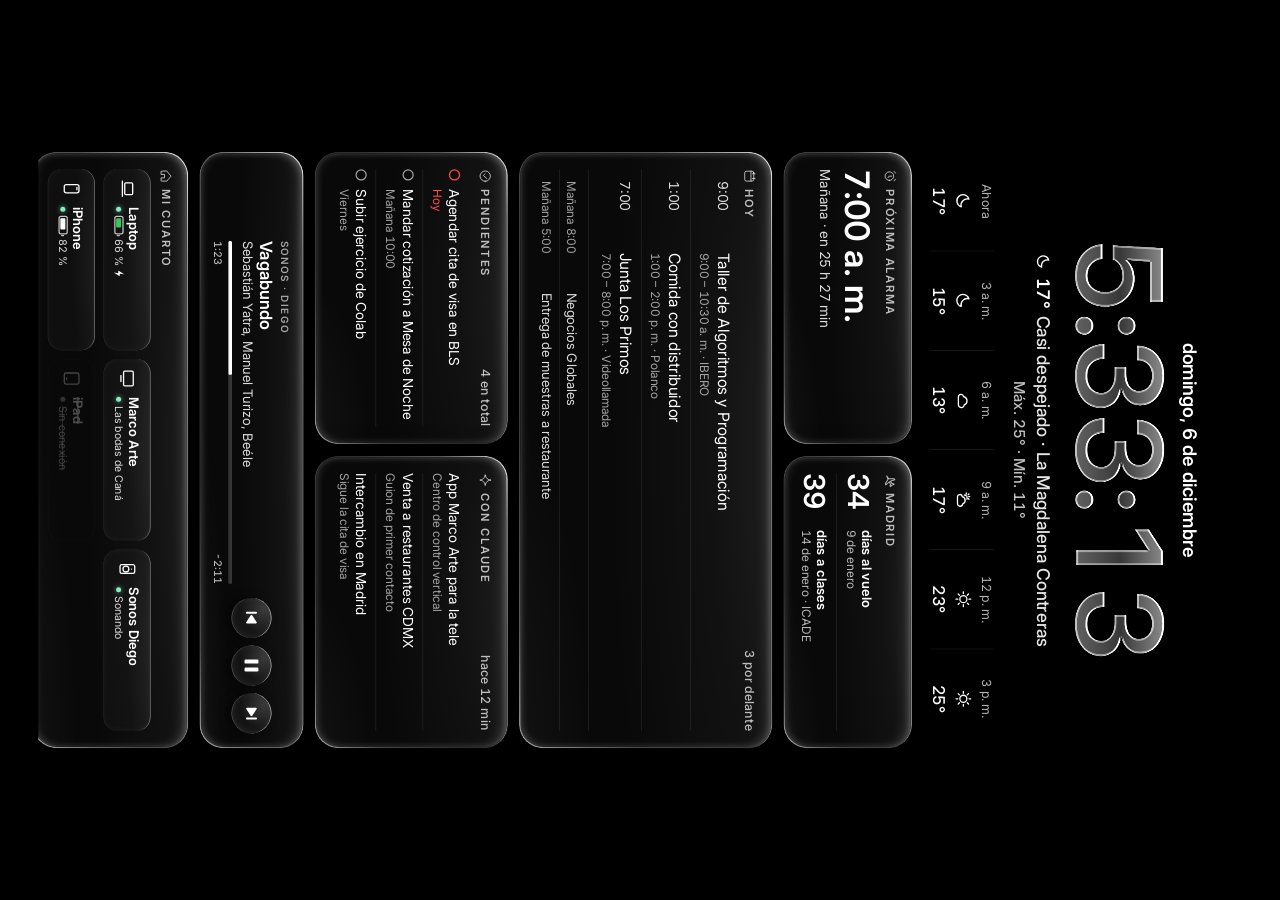
==== commit 4f81b66f: "Centro: vuelo a Madrid el 9 de enero; pendientes con fechas del Atajo (hoy, mañana, vencido) Co-Auth" ====
--- a/app/src/main/assets/centro/index.html
+++ b/app/src/main/assets/centro/index.html
@@ -26,7 +26,7 @@
     </article>
     <article class="tarjeta" id="t-cuenta">
       <h2><span class="icono" data-i="avion"></span><span id="cuenta-titulo">Madrid</span></h2>
-      <div class="cuenta-fila"><span class="cuenta-num" id="cuenta-dias">—</span><span class="cuenta-txt"><b>días al vuelo</b><span id="cuenta-nota">7 de enero</span></span></div>
+      <div class="cuenta-fila"><span class="cuenta-num" id="cuenta-dias">—</span><span class="cuenta-txt"><b>días al vuelo</b><span id="cuenta-nota">9 de enero</span></span></div>
       <div class="cuenta-fila"><span class="cuenta-num" id="clases-dias">—</span><span class="cuenta-txt"><b>días a clases</b><span id="clases-nota">14 de enero · ICADE</span></span></div>
     </article>
   </section>
--- a/app/src/main/assets/centro/centro.css
+++ b/app/src/main/assets/centro/centro.css
@@ -341,3 +341,6 @@
 .alerta-aparato, .alerta-pila { text-shadow: 0 3px 20px rgba(0,0,0,.7); }
 .alerta-pila { font-size: 104px; }
 .alerta-aparato { font-size: 64px; margin-top: 4px; }
+.divisa .sigla { font-size: 15px; font-weight: 700; letter-spacing: .08em; color: rgba(255,255,255,.7); padding-right: 2px; }
+#pie-cambio { gap: 10px; }
+.divisa { padding: 10px 14px; gap: 7px; }
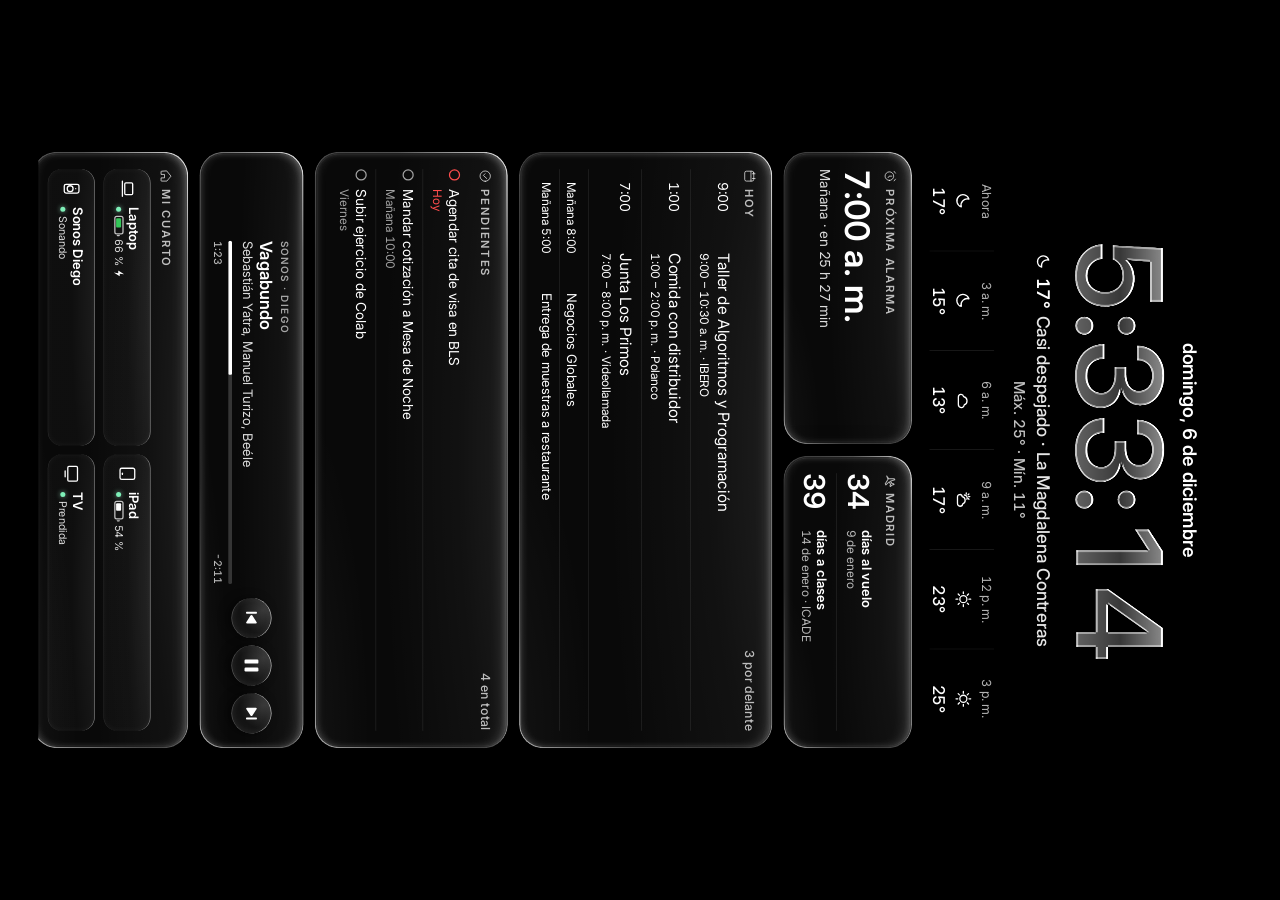
==== commit 37fa5454: "Centro: quita la tarjeta de Claude y la pila del iPhone; Pendientes a lo ancho y Mi cuarto en 2 colu" ====
--- a/app/src/main/assets/centro/index.html
+++ b/app/src/main/assets/centro/index.html
@@ -41,10 +41,6 @@
     <article class="tarjeta" id="t-pendientes">
       <h2><span class="icono" data-i="check"></span>Pendientes<span class="derecha" id="pend-resumen"></span></h2>
       <ul id="pendientes" class="lista"></ul>
-    </article>
-    <article class="tarjeta" id="t-claude">
-      <h2><span class="icono" data-i="chispa"></span>Con Claude<span class="derecha" id="claude-cuando"></span></h2>
-      <ul id="claude" class="lista"></ul>
     </article>
   </section>
 
--- a/app/src/main/assets/centro/centro.css
+++ b/app/src/main/assets/centro/centro.css
@@ -94,10 +94,8 @@
 .punto-lista.urgente { border-color: var(--alerta); }
 .vence { display: block; font-size: 19px; color: var(--tenue); margin-top: 2px; }
 .vence.urgente { color: var(--alerta); }
-#t-pendientes .lista li, #t-claude .lista li { font-size: 22px; gap: 14px; padding: 9px 0; }
+#t-pendientes .lista li { font-size: 22px; gap: 14px; padding: 9px 0; }
 #t-pendientes .lista li { -webkit-align-items: flex-start; align-items: flex-start; }
-#t-claude .lista li { display: block; }
-#t-claude .lista li small { display: block; font-size: 19px; color: var(--tenue); margin-top: 2px; }
 
 /* Música */
 #t-musica { display: -webkit-flex; display: flex; -webkit-align-items: center; align-items: center; gap: 24px; padding: 20px 24px; }
@@ -256,7 +254,7 @@
 
 /* Aparatos del cuarto: pequeñas burbujas de vidrio */
 #aparatos { row-gap: 14px; column-gap: 14px; }
-#aparatos li { width: calc((100% - 28px) / 3); padding: 14px 16px; border-radius: 22px;
+#aparatos li { width: calc((100% - 14px) / 2); padding: 14px 16px; border-radius: 22px;
   background: radial-gradient(120% 100% at 50% -20%, rgba(255,255,255,.1), rgba(255,255,255,.025) 70%);
   box-shadow: inset 0 1.5px 1px -0.5px rgba(255,255,255,.45), inset 0 -1px 1px -0.5px rgba(255,255,255,.15), inset 0 0 12px rgba(255,255,255,.05); }
 #aparatos li.off { background: transparent; box-shadow: inset 0 0 0 1px rgba(255,255,255,.12); }
@@ -344,3 +342,18 @@
 .divisa .sigla { font-size: 15px; font-weight: 700; letter-spacing: .08em; color: rgba(255,255,255,.7); padding-right: 2px; }
 #pie-cambio { gap: 10px; }
 .divisa { padding: 10px 14px; gap: 7px; }
+
+/* Rayita de calendario siempre con color fuerte; lo que ya pasó solo se atenúa en el texto */
+.lista li.pasado { opacity: 1 !important; }
+.lista li.pasado .cuando, .lista li.pasado .que { opacity: .4; }
+.lista .color, .lista li.pasado .color { opacity: 1 !important; width: 6px; }
+
+/* Privacidad: contenido borroso, el título queda visible */
+.tarjeta.oculto .lista .cuando, .tarjeta.oculto .lista .que, .tarjeta.oculto .lista small, .tarjeta.oculto .lista .vacio {
+  -webkit-filter: blur(9px); filter: blur(9px); }
+.tarjeta.oculto h2 .derecha { -webkit-filter: blur(7px); filter: blur(7px); }
+.lista .cuando, .lista .que, .lista small, .lista .vacio, .tarjeta h2 .derecha { transition: filter .35s ease, -webkit-filter .35s ease; }
+
+/* Calendario: hora, evento y horario siempre en el mismo blanco, aunque ya haya pasado */
+#t-hoy .lista li.pasado .cuando, #t-hoy .lista li.pasado .que { opacity: 1 !important; }
+#t-hoy .lista .cuando, #t-hoy .lista .que, #t-hoy .lista .que small, #t-hoy .lista.manana .cuando { color: #fff !important; opacity: 1 !important; }
